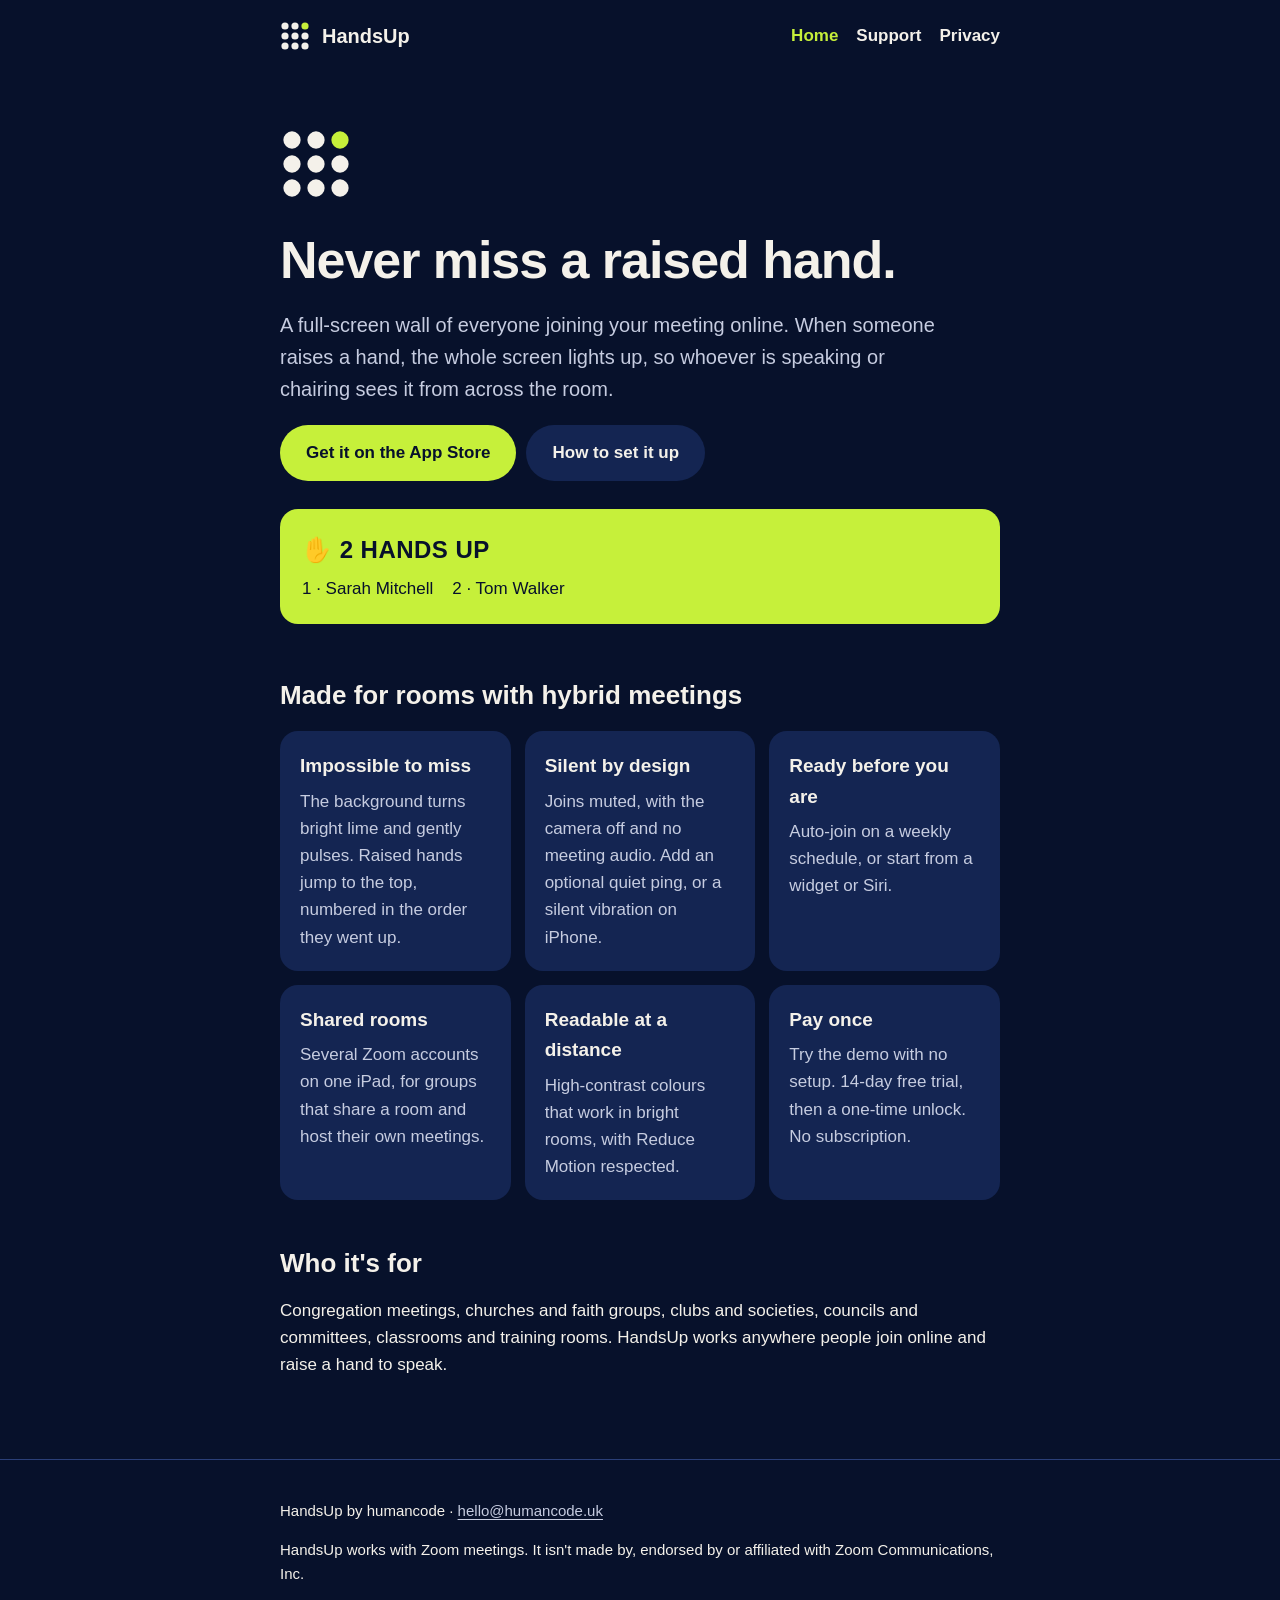
==== index.html @ 04bdd5cc "HandsUp website: home, support and privacy policy Co-Authored-By: Claude Opus 5.5 <noreply@anthropic" ====
<!doctype html>
<html lang="en-GB">
<head>
<meta charset="utf-8">
<meta name="viewport" content="width=device-width, initial-scale=1">
<title>HandsUp — Never miss a raised hand</title>
<meta name="description" content="HandsUp shows everyone joining your Zoom meeting online and makes raised hands impossible to miss.">
<meta name="theme-color" content="#07112B">
<link rel="icon" href="icon.svg" type="image/svg+xml">
<link rel="stylesheet" href="style.css">
</head>
<body>
<header class="site"><div class="wrap">
  <a class="brand" href="index.html"><svg class="mark" width="30" height="30" viewBox="0 0 30 30" aria-hidden="true"><circle cx="5" cy="5" r="3.6" fill="#F4F1EA"/><circle cx="15" cy="5" r="3.6" fill="#F4F1EA"/><circle cx="25" cy="5" r="3.6" fill="#C6F03A"/><circle cx="5" cy="15" r="3.6" fill="#F4F1EA"/><circle cx="15" cy="15" r="3.6" fill="#F4F1EA"/><circle cx="25" cy="15" r="3.6" fill="#F4F1EA"/><circle cx="5" cy="25" r="3.6" fill="#F4F1EA"/><circle cx="15" cy="25" r="3.6" fill="#F4F1EA"/><circle cx="25" cy="25" r="3.6" fill="#F4F1EA"/></svg>HandsUp</a>
  <nav aria-label="Main"><a href="index.html" aria-current="page">Home</a><a href="support.html">Support</a><a href="privacy.html">Privacy</a></nav>
</div></header>
<main><div class="wrap">
<section class="hero">
  <svg class="mark" width="72" height="72" viewBox="0 0 30 30" aria-hidden="true"><circle cx="5" cy="5" r="3.6" fill="#F4F1EA"/><circle cx="15" cy="5" r="3.6" fill="#F4F1EA"/><circle cx="25" cy="5" r="3.6" fill="#C6F03A"/><circle cx="5" cy="15" r="3.6" fill="#F4F1EA"/><circle cx="15" cy="15" r="3.6" fill="#F4F1EA"/><circle cx="25" cy="15" r="3.6" fill="#F4F1EA"/><circle cx="5" cy="25" r="3.6" fill="#F4F1EA"/><circle cx="15" cy="25" r="3.6" fill="#F4F1EA"/><circle cx="25" cy="25" r="3.6" fill="#F4F1EA"/></svg>
  <h1>Never miss a raised hand.</h1>
  <p class="lead">A full-screen wall of everyone joining your meeting online. When someone raises a hand, the whole screen lights up, so whoever is speaking or chairing sees it from across the room.</p>
  <div class="ctas">
    <a class="cta" href="support.html">Get it on the App Store</a>
    <a class="cta secondary" href="support.html">How to set it up</a>
  </div>
  <div class="alert-demo" role="img" aria-label="Example: the screen turns lime with 2 hands up">
    <strong>✋ 2 HANDS UP</strong>
    <p>1 · Sarah Mitchell &nbsp;&nbsp; 2 · Tom Walker</p>
  </div>
</section>

<h2>Made for rooms with hybrid meetings</h2>
<div class="cards">
  <div class="card"><h3>Impossible to miss</h3><p>The background turns bright lime and gently pulses. Raised hands jump to the top, numbered in the order they went up.</p></div>
  <div class="card"><h3>Silent by design</h3><p>Joins muted, with the camera off and no meeting audio. Add an optional quiet ping, or a silent vibration on iPhone.</p></div>
  <div class="card"><h3>Ready before you are</h3><p>Auto-join on a weekly schedule, or start from a widget or Siri.</p></div>
  <div class="card"><h3>Shared rooms</h3><p>Several Zoom accounts on one iPad, for groups that share a room and host their own meetings.</p></div>
  <div class="card"><h3>Readable at a distance</h3><p>High-contrast colours that work in bright rooms, with Reduce Motion respected.</p></div>
  <div class="card"><h3>Pay once</h3><p>Try the demo with no setup. 14-day free trial, then a one-time unlock. No subscription.</p></div>
</div>

<h2>Who it's for</h2>
<p>Congregation meetings, churches and faith groups, clubs and societies, councils and committees, classrooms and training rooms. HandsUp works anywhere people join online and raise a hand to speak.</p>

</div></main>
<footer class="site"><div class="wrap">
  <p>HandsUp by humancode · <a href="mailto:hello@humancode.uk">hello@humancode.uk</a></p>
  <p>HandsUp works with Zoom meetings. It isn't made by, endorsed by or affiliated with Zoom Communications, Inc.</p>
</div></footer>
</body>
</html>
---- style.css ----
:root {
  --cobalt: #07112B;
  --surface: #142552;
  --raised: #2A3F78;
  --lime: #C6F03A;
  --paper: #F4F1EA;
  --mist: #C6CCE0;
  --radius: 18px;
}
* { box-sizing: border-box; }
html { -webkit-text-size-adjust: 100%; }
body {
  margin: 0;
  background: var(--cobalt);
  color: var(--paper);
  font: 17px/1.6 -apple-system, BlinkMacSystemFont, "SF Pro Text", "Segoe UI", Roboto, Helvetica, Arial, sans-serif;
}
a { color: var(--lime); text-underline-offset: 3px; }
a:focus-visible, summary:focus-visible { outline: 3px solid var(--lime); outline-offset: 3px; border-radius: 6px; }
.wrap { max-width: 760px; margin: 0 auto; padding: 0 20px; }
header.site { padding: 20px 0; }
header.site .wrap { display: flex; align-items: center; justify-content: space-between; gap: 16px; flex-wrap: wrap; }
.brand { display: flex; align-items: center; gap: 12px; color: var(--paper); text-decoration: none; font-weight: 800; font-size: 20px; }
nav a { color: var(--paper); text-decoration: none; font-weight: 600; margin-left: 18px; }
nav a:first-child { margin-left: 0; }
nav a[aria-current="page"], nav a:hover { color: var(--lime); }
main { padding: 24px 0 64px; }
h1 { font-size: clamp(32px, 6vw, 52px); line-height: 1.1; margin: 0 0 16px; letter-spacing: -0.02em; }
h2 { font-size: 26px; margin: 48px 0 12px; line-height: 1.2; }
h3 { font-size: 19px; margin: 28px 0 6px; }
p, li { color: var(--paper); }
.lead { font-size: 20px; color: var(--mist); max-width: 34em; }
.muted { color: var(--mist); }
.hero { padding: 32px 0 8px; }
.hero .mark { margin-bottom: 24px; }
.ctas { display: flex; flex-wrap: wrap; gap: 10px; margin-top: 20px; }
.cta { display: inline-flex; align-items: center; gap: 10px; padding: 14px 26px; border-radius: 999px;
  background: var(--lime); color: var(--cobalt); font-weight: 800; text-decoration: none; }
.cta.secondary { background: var(--surface); color: var(--paper); }
.cards { display: grid; grid-template-columns: repeat(auto-fit, minmax(220px, 1fr)); gap: 14px; margin-top: 20px; }
.card { background: var(--surface); border-radius: var(--radius); padding: 20px; }
.card h3 { margin-top: 0; }
.card p { margin: 0; color: var(--mist); }
.alert-demo { margin-top: 28px; border-radius: var(--radius); padding: 22px; background: var(--lime); color: var(--cobalt); }
.alert-demo strong { font-size: 24px; font-weight: 900; letter-spacing: 0.02em; }
.alert-demo p { color: var(--cobalt); margin: 6px 0 0; }
ol.steps { list-style: none; padding: 0; counter-reset: s; }
ol.steps li { counter-increment: s; position: relative; padding: 4px 0 18px 52px; }
ol.steps li::before { content: counter(s); position: absolute; left: 0; top: 2px; width: 34px; height: 34px; border-radius: 50%;
  background: var(--lime); color: var(--cobalt); font-weight: 800; display: grid; place-items: center; }
details { background: var(--surface); border-radius: 14px; padding: 4px 18px; margin: 10px 0; }
summary { cursor: pointer; font-weight: 700; padding: 12px 0; }
details p { margin-top: 0; color: var(--mist); }
.note { background: var(--surface); border-left: 4px solid var(--lime); border-radius: 10px; padding: 14px 18px; }
footer.site { border-top: 1px solid var(--raised); padding: 24px 0 40px; color: var(--mist); font-size: 15px; }
footer.site a { color: var(--mist); }
code { background: var(--surface); padding: 2px 6px; border-radius: 6px; font-size: 0.95em; }
@media (prefers-reduced-motion: no-preference) {
  .alert-demo { animation: breathe 2s ease-in-out infinite; }
  @keyframes breathe { 50% { background: #8DAD36; } }
}
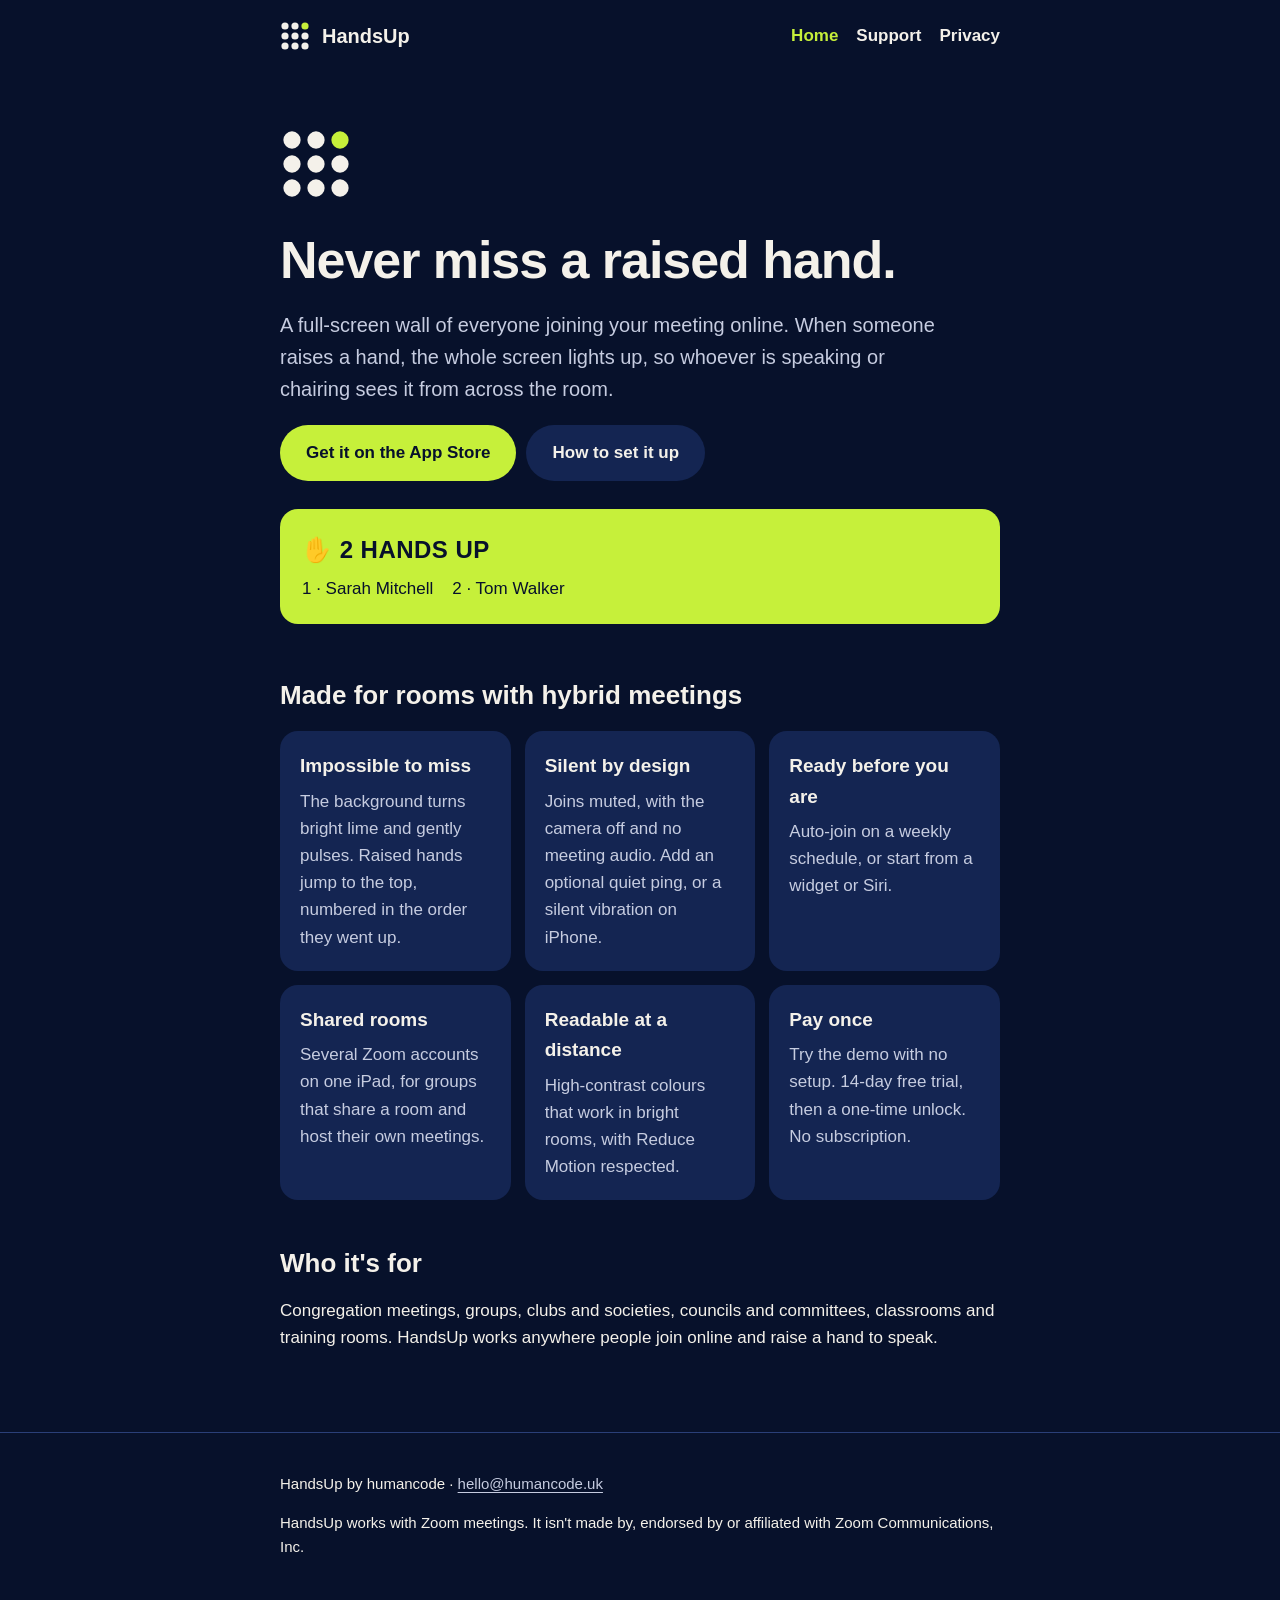
==== commit 6fda3db2: "Drop churches and faith groups wording Co-Authored-By: Claude Opus 5.5 <noreply@anthropic.com> Claud" ====
--- a/index.html
+++ b/index.html
@@ -40,12 +40,13 @@
 </div>
 
 <h2>Who it's for</h2>
-<p>Congregation meetings, churches and faith groups, clubs and societies, councils and committees, classrooms and training rooms. HandsUp works anywhere people join online and raise a hand to speak.</p>
+<p>Congregation meetings, groups, clubs and societies, councils and committees, classrooms and training rooms. HandsUp works anywhere people join online and raise a hand to speak.</p>
 
 </div></main>
 <footer class="site"><div class="wrap">
-  <p>HandsUp by humancode · <a href="mailto:hello@humancode.uk">hello@humancode.uk</a></p>
+  <p>HandsUp by humancode · <a data-contact>hello (at) humancode.uk</a></p>
   <p>HandsUp works with Zoom meetings. It isn't made by, endorsed by or affiliated with Zoom Communications, Inc.</p>
 </div></footer>
+<script src="email.js" defer></script>
 </body>
 </html>
